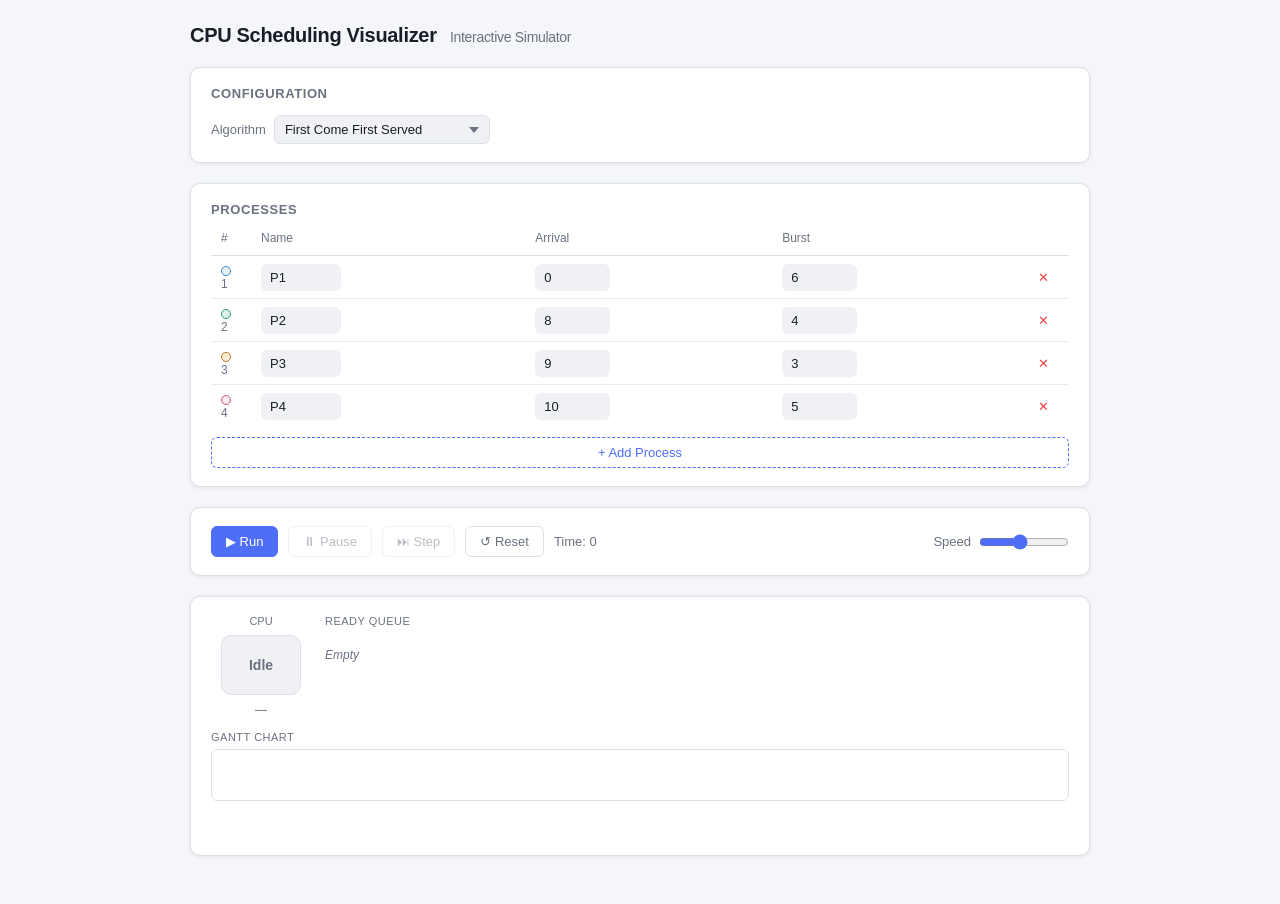
==== index.html @ 3271d507 "update html file" ====
<!DOCTYPE html>
<html lang="en">
<head>
    <meta charset="UTF-8">
    <meta name="viewport" content="width=device-width, initial-scale=1.0">
    <link rel="stylesheet" href="cpu_scheduling.css">
    <title>CPU Scheduling Visualizer</title>
</head>
<body>
    <div class="page-wrap">

        <!-- Header -->
        <h1>CPU Scheduling Visualizer <span>Interactive Simulator</span></h1>

        <!-- Config Card -->
        <!-- Algorithm dropdown + Time Quantum input (quantum shown/hidden by JS) -->
        <div class="card">
            <div class="card-title">Configuration</div>
            <div class="config-row">
                <label class="field-label">
                    Algorithm
                    <!-- option values must match the keys in the `algorithms` registry
                         in cpu_scheduling_algorithms.js -->
                    <select id="algo-select" onchange="Scheduler.onAlgorithmChange()">
                        <option value="fcfs">First Come First Served</option>
                        <option value="sjf">Shortest Job First</option>
                        <option value="srtf">Shortest Remaining Time First</option>
                        <option value="rr">Round Robin</option>
                        <option value="pnp">Priority (non-preemptive)</option>
                        <option value="pp">Priority (preemptive)</option>
                        <option value="prr">Priority Round Robin</option>
                    </select>
                </label>

                <!-- Hidden by default; Scheduler.onAlgorithmChange() sets display:flex
                     when a quantum-based algorithm (RR, PRR) is selected -->
                <div id="quantum-wrap">
                    <label class="field-label">
                    Time Quantum
                        <input id="rr-quantum" type="number" value="2" min="1" max="20">
                    </label>
                </div>
            </div>
        </div>

        <!-- Process Editor Card -->
        <!-- Table body (#proc-tbody) is fully managed by ProcessEditor.render().
             The Priority column header (.col-priority) is shown/hidden alongside
             the Priority <td> cells depending on the selected algorithm. -->
        <div class="card">
            <div class="card-title">Processes</div>
            <!-- Validation error banner; hidden by default, shown by Scheduler.showError() -->
            <div id="error-toast"></div>
            <div class="proc-table-wrap">
                <table class="proc-table" id="proc-table">
                    <thead>
                        <tr>
                            <th style="width:40px">#</th>
                            <th style="min-width:90px">Name</th>
                            <th style="min-width:90px">Arrival</th>
                            <th style="min-width:90px">Burst</th>
                            <th class="col-priority" style="min-width:90px">Priority</th>
                            <th style="width:50px"></th>
                        </tr>
                    </thead>
                    <!-- Rows injected here by ProcessEditor.render() on every structural change -->
                    <tbody id="proc-tbody"></tbody>
                </table>
            </div>
            <button class="btn btn-add" onclick="ProcessEditor.addRow()">+ Add Process</button>
        </div>

        <!-- Controls Card -->
        <!-- Pause and Step start disabled; Scheduler.setButtonStates() enables them
             when a simulation is running -->
        <div class="card">
            <div class="controls-row">
                <button class="btn btn-primary" id="btn-run" onclick="Scheduler.run()">▶ Run</button>
                <button class="btn btn-ghost" id="btn-pause" onclick="Scheduler.togglePause()" disabled>⏸ Pause</button>
                <button class="btn btn-ghost" id="btn-step"  onclick="Scheduler.stepForward()"        disabled>⏭ Step</button>
                <button class="btn btn-ghost" onclick="Scheduler.reset()">↺ Reset</button>

                <!-- Updated each tick by Scheduler via setText('time-display', ...) -->
                <span id="time-display">Time: 0</span>

                <div class="speed-wrap">
                    Speed
                    <!-- Range 1–10; Scheduler.setSpeed() converts to ms delay (600 / value) -->
                    <input id="speed-slider" type="range" min="1" max="10" value="5"
                        oninput="Scheduler.setSpeed(this.value)">
                </div>
            </div>
        </div>

        <!-- Simulation Card -->
        <div class="card">
            <!-- Two-column grid: CPU column (fixed 100px) | Queue column (1fr).
                Gantt row spans both columns via grid-column: 1 / -1 in CSS. -->
            <div class="sim-layout">
                <!-- CPU -->
                <div class="sim-cpu-col">
                    <div class="cpu-label">CPU</div>
                    <!-- Color and text updated each tick by Scheduler.renderCPU();
                        .idle class applied when no process is running -->
                    <div id="cpu-box" class="idle">Idle</div>
                    <!-- Shows remaining burst time of the running process (e.g. "4 units") -->
                    <div id="cpu-rem" class="cpu-label">—</div>
                </div>

                <!-- Ready Queue -->
                <div class="sim-queue-col">
                    <div class="queue-label">Ready Queue</div>
                    <!-- Chip elements injected/removed each tick by Scheduler.renderQueue() -->
                    <div id="queue-area"><span class="queue-empty">Empty</span></div>
                </div>

                <!-- Gantt -->
                <div class="gantt-wrap">
                    <div class="gantt-label">Gantt Chart</div>
                    <!-- Bar elements pre-built by buildGanttSkeleton() at width:0,
                        then widened each tick by Scheduler.renderGantt() -->
                    <div id="gantt"></div>
                    <!-- Tick labels positioned absolutely by Scheduler.renderTicks() -->
                    <div id="gantt-ticks"></div>
                </div>
            </div>
        </div>

        <!-- Results Card -->
        <!-- Hidden until simulation finishes; Scheduler.renderStats() builds the
            content and sets display:flex when complete -->
        <div class="card" id="stats-area" style="display:none"></div>

    </div><!-- /page-wrap -->

    <!-- Script load order matters:
         1. algorithms.js  - defines `algorithms`, computeGantt, computeStats (no DOM dependency)
         2. simulation.js  - defines `Scheduler` (depends on algorithms.js)
         3. process_editor.js - defines `ProcessEditor`, then calls Scheduler.init()
                                (depends on both files above being ready) -->
    <script src="cpu_scheduling_algorithms.js"></script>
    <script src="cpu_scheduling_simulation.js"></script>
    <script src="cpu_scheduling_process_editor.js"></script>
</body>
</html>
---- cpu_scheduling.css ----
*, *::before, *::after { box-sizing: border-box; margin: 0; padding: 0; }

    /* ------------------------------ Design tokens ------------------------------ 
       All the colors, radii, and shadows are defined here as CSS variables so the 
       dark-mode override below only needs to redefine the values that actually 
       change between themes (colors), not structural values like radii or shadows 
       which stay the same in both modes. */
    :root {
      --bg:          #f5f6fa;   /* Page background                        */
      --surface:     #ffffff;   /* Card background                        */
      --surface2:    #f0f1f5;   /* Inset elements: inputs, stat cards     */
      --border:      #dde0e8;   /* Primary borders                        */
      --border2:     #e8eaf0;   /* Subtle borders (table row dividers)    */
      --text:        #1a1d27;   /* Primary text                           */
      --text2:       #6b7280;   /* Secondary / muted text                 */
      --accent:      #4f6ef7;   /* Interactive blue: buttons, focus rings */
      --accent-h:    #3a57e8;   /* Accent hover state                     */
      --danger:      #ef4444;   /* Validation errors, delete button       */
      --danger-h:    #dc2626;   /* Danger hover state                     */
      --success:     #10b981;   /* Reserved for future use                */
      --radius:      10px;        /* Card corner radius                     */
      --radius-sm:   6px;         /* Input / button corner radius           */
      --shadow:      0 1px 4px rgba(0,0,0,.08);    /* Card default shadow */
      --shadow-md:   0 4px 16px rgba(0,0,0,.10);   /* Elevated shadow     */
    }

    /* Dark mode: only color tokens are overridden; structural tokens 
       (radius, shadow) are inherited unchanged from :root above. */
    @media (prefers-color-scheme: dark) {
      :root {
        --bg:       #0f1117;
        --surface:  #1a1d27;
        --surface2: #242736;
        --border:   #2e3248;
        --border2:  #262a3a;
        --text:     #e8eaf0;
        --text2:    #8b93ac;
      }
    }

    body {
      font-family: -apple-system, BlinkMacSystemFont, 'Segoe UI', sans-serif;
      background: var(--bg);
      color: var(--text);
      min-height: 100vh;
      padding: 24px 16px 48px;
    }

    /* ------------------------------ Layout ------------------------------ */
    .page-wrap { max-width: 900px; margin: 0 auto; display: flex; flex-direction: column; gap: 20px; }

    h1 { font-size: 20px; font-weight: 600; letter-spacing: -0.3px; }
    h1 span { color: var(--text2); font-weight: 400; font-size: 14px; margin-left: 8px; }

    .card {
      background: var(--surface);
      border: 1px solid var(--border);
      border-radius: var(--radius);
      padding: 18px 20px;
      box-shadow: var(--shadow);
    }

    .card-title {
      font-size: 13px;
      font-weight: 600;
      text-transform: uppercase;
      letter-spacing: .6px;
      color: var(--text2);
      margin-bottom: 14px;
    }

    /* ------------------------------ Configuration Row (algorithm + quantum) ------------------------------ */
    .config-row { display: flex; flex-wrap: wrap; align-items: center; gap: 14px; }

    label.field-label { font-size: 13px; color: var(--text2); display: flex; align-items: center; gap: 8px; }

    select, input[type="number"] {
      background: var(--surface2);
      border: 1px solid var(--border);
      border-radius: var(--radius-sm);
      color: var(--text);
      font-size: 13px;
      padding: 6px 10px;
      outline: none;
      transition: border-color .15s;
    }
    select:focus, input[type="number"]:focus { border-color: var(--accent); }

    /* appearance:none removes the browser's native dropdown arrow so the 
       inline SVG background-image can serve as a consistent custom arrow. */
    select { padding-right: 28px; appearance: none;
             background-image: url("data:image/svg+xml,%3Csvg xmlns='http://www.w3.org/2000/svg' width='10' height='6'%3E%3Cpath d='M0 0l5 6 5-6z' fill='%236b7280'/%3E%3C/svg%3E");
             background-repeat: no-repeat; background-position: right 10px center; }

    /* Hidden by default; toggled to display:flex by Scheduler.onAlgorithmChange() 
       when a quantum-based algortihm is selected (RR or Priority RR). */
    #quantum-wrap { display: none; align-items: center; gap: 8px; }
    #rr-quantum   { width: 60px; }

    /* ------------------------------ Process table ------------------------------ */
    /* overflow-x:auto lets the table scroll horizontally on narrow screens 
       instead of breaking the page layout. */
    .proc-table-wrap { overflow-x: auto; }

    table.proc-table {
      width: 100%; border-collapse: collapse;
      font-size: 13px;
    }
    .proc-table th {
      text-align: left;
      color: var(--text2);
      font-weight: 500;
      font-size: 12px;
      padding: 0 10px 10px;
      border-bottom: 1px solid var(--border);
    }
    .proc-table td { padding: 7px 10px; border-bottom: 1px solid var(--border2); vertical-align: middle; }
    .proc-table tr:last-child td { border-bottom: none; }

    /* Inputs inside table cells use a transparent border by default so they 
       blend in visually; the border becomes visible on focus or validation error. */
    .proc-table input[type="text"],
    .proc-table input[type="number"] {
      width: 100%; background: var(--surface2); border: 1px solid transparent;
      border-radius: var(--radius-sm); padding: 5px 8px; font-size: 13px; color: var(--text);
      transition: border-color .15s;
    }
    .proc-table input[type="text"]:focus,
    .proc-table input[type="number"]:focus { border-color: var(--accent); outline: none; }

    /* Color dot shown in the first column of each process row.
       Background and border colors are set inline by ProcessEditor.render() 
       using the process's palette entry. */
    .proc-color-dot {
      width: 10px; height: 10px; border-radius: 50%;
      display: inline-block; margin-right: 6px; vertical-align: middle;
      border: 1.5px solid;
    }

    td.col-name-cell { display: flex; align-items: center; min-width: 80px; }

    /* ------------------------------ Buttons ------------------------------ */
    .btn {
      display: inline-flex; align-items: center; gap: 6px;
      padding: 7px 14px; border-radius: var(--radius-sm);
      font-size: 13px; font-weight: 500; cursor: pointer;
      border: 1px solid transparent; transition: background .15s, opacity .15s;
      white-space: nowrap;
    }
    .btn:disabled { opacity: .45; cursor: not-allowed; }

    .btn-primary   { background: var(--accent);  color: #fff; border-color: var(--accent); }
    .btn-primary:hover:not(:disabled) { background: var(--accent-h); border-color: var(--accent-h); }

    .btn-ghost {
      background: transparent; color: var(--text2);
      border-color: var(--border);
    }
    .btn-ghost:hover:not(:disabled) { background: var(--surface2); color: var(--text); }

    /* btn-danger is the ✕ remove button in each process row. Transparent 
       background by default so it doesn't draw attention at rest. */
    .btn-danger { background: transparent; color: var(--danger); border-color: transparent; padding: 4px 8px; }
    .btn-danger:hover:not(:disabled) { background: #fee2e2; }
    @media (prefers-color-scheme:dark){.btn-danger:hover:not(:disabled){background:#3f1111;}}

    /* btn-add is the full-width dashed "+ Add Process" button below the table. */
    .btn-add {
      background: transparent; color: var(--accent); border: 1px dashed var(--accent);
      width: 100%; margin-top: 10px; justify-content: center;
    }
    .btn-add:hover { background: var(--surface2); }

    /* ------------------------------ Controls row ------------------------------ */
    .controls-row {
      display: flex; flex-wrap: wrap; align-items: center; gap: 10px;
    }

    /* margin-left:auto pushes the speed control to the far right of the row. */
    .speed-wrap { display: flex; align-items: center; gap: 8px; margin-left: auto; font-size: 13px; color: var(--text2); }
    input[type="range"] { accent-color: var(--accent); width: 90px; }

    #time-display { font-size: 13px; font-weight: 500; color: var(--text2); min-width: 64px; }

    /* ------------------------------ Simulation card ------------------------------ */
    /* Two-column grid: CPU box occupies the fixed 100px left column;
       the ready queue occupies the flexible right column.
       The Gantt row (third row) spans both columns via grid-column: 1 / -1. */
    .sim-layout {
      display: grid;
      grid-template-columns: 100px 1fr;
      grid-template-rows: auto auto auto;
      gap: 14px;
    }

    .sim-cpu-col { display: flex; flex-direction: column; align-items: center; gap: 8px; }

    #cpu-box {
      width: 80px; height: 60px;
      display: flex; align-items: center; justify-content: center;
      border-radius: var(--radius); border: 1.5px solid var(--border);
      font-size: 14px; font-weight: 600;
      transition: background .2s, border-color .2s, color .2s;
      background: var(--surface2);
    }
    
    /* !important here overrides the inline styles that Scheduler.renderCPU()
       sets when a process is running. Without it, removing the .idle class
       would not be enough to clear the process color, the inline styles would
       still win in specificity. */
    #cpu-box.idle { background: var(--surface2) !important; border-color: var(--border) !important; color: var(--text2) !important; }

    .cpu-label { font-size: 11px; color: var(--text2); text-align: center; }
    #cpu-rem   { font-size: 12px; color: var(--text2); }

    .sim-queue-col { display: flex; flex-direction: column; gap: 6px; }
    .queue-label { font-size: 11px; color: var(--text2); font-weight: 500; text-transform: uppercase; letter-spacing: .5px; }

    #queue-area {
      display: flex; flex-wrap: wrap; gap: 6px; align-items: center;
      min-height: 44px;
    }
    .queue-empty { font-size: 12px; color: var(--text2); font-style: italic; }

    /* q-chip is a process card in the ready queue.
       bg, border, and text colors are set inline by Scheduler.renderQueue()
       using the process's palette entry. The transition on transform and opacity
       powers the slide-in entry animation. */
    .q-chip {
      display: flex; flex-direction: column;
      align-items: center; justify-content: center;
      min-width: 52px; padding: 4px 8px;
      border-radius: 8px; border: 0.5px solid;
      font-size: 12px; font-weight: 500;
      transition: transform 0.3s ease, opacity 0.3s ease;
      gap: 2px;
    }

    /* Entry animation start state: chip begins offset to the right and invisible.
       JS removes this class on the next two animation frames (double rAF) so the
       transition from this state plays visually as a slide-in from the right. */
    .q-chip.entering { transform: translateX(40px); opacity: 0; }
    .chip-name     { font-size: 12px; font-weight: 500; }
    .chip-rem      { font-size: 10px; opacity: .7; }
    .chip-priority { font-size: 10px; opacity: .8; }

    /* ------------------------------ Gantt ------------------------------ */
    /* grid-column: 1 / -1 makes the Gantt row span across both grid columns
       (CPU + Queue) so the chart runs the full width of the simulation card. */
    .gantt-wrap { grid-column: 1 / -1; }
    .gantt-label { font-size: 11px; color: var(--text2); font-weight: 500; text-transform: uppercase; letter-spacing: .5px; margin-bottom: 6px; }

    #gantt {
      display: flex; overflow: hidden;
      border-radius: var(--radius-sm);
      border: 1px solid var(--border);
      min-height: 52px;
    }

    /* Each .g-block is one process segment in the Gantt chart. width starts at 0
       and grows via JS; transition: width creates the animated fill effect.
       border-right uses var(--bg) as a thin separator between adjacent blocks. */
    .g-block {
      display: flex; align-items: center; justify-content: center;
      min-height: 52px; font-size: 12px; font-weight: 500;
      border-right: 2px solid var(--bg);
      overflow: hidden; white-space: nowrap;
      transition: width 0.15s linear;
    }
    .g-block.idle { opacity: .4; }

    /* Tick labels are absolutely positioned relative to #gantt-ticks.
       transform: translateX(-50%) centers each label over its tick position. */
    #gantt-ticks { position: relative; height: 20px; margin-top: 2px; font-size: 11px; color: var(--text2); }
    .tick        { position: absolute; transform: translateX(-50%); }

    /* ------------------------------ Stats ------------------------------ */
    .stat-algo-label  { font-size: 13px; font-weight: 500; color: var(--text2); }
    .stat-summary-row { display: flex; flex-wrap: wrap; gap: 10px; }
    .stat-card { background: var(--surface2); border: 1px solid var(--border2); border-radius: 8px; padding: 10px 16px; }
    .stat-label { font-size: 12px; color: var(--text2); }
    .stat-value { font-size: 20px; font-weight: 600; margin-top: 2px; }

    .stat-table { width: 100%; border-collapse: collapse; font-size: 13px; }
    .stat-table th { text-align: left; color: var(--text2); font-weight: 400; padding: 4px 10px 8px; }
    .stat-table td { padding: 7px 10px; border-top: 1px solid var(--border2); }

    /* proc-badge is the colored process name pill in the stats table.
       bg, border, and text are set inline by Scheduler.renderStats(). */
    .proc-badge { display: inline-block; padding: 2px 8px; border-radius: 5px; border: 0.5px solid; font-size: 12px; font-weight: 500; }

    /* ------------------------------ Error toast ------------------------------ */
    #error-toast {
      display: none; background: #fef2f2; border: 1px solid #fca5a5;
      color: #b91c1c; border-radius: var(--radius-sm);
      padding: 8px 14px; font-size: 13px; margin-top: 6px; margin-bottom: 12px;
    }
    @media (prefers-color-scheme:dark){#error-toast{background:#3f1111;border-color:#7f1d1d;color:#fca5a5;}}
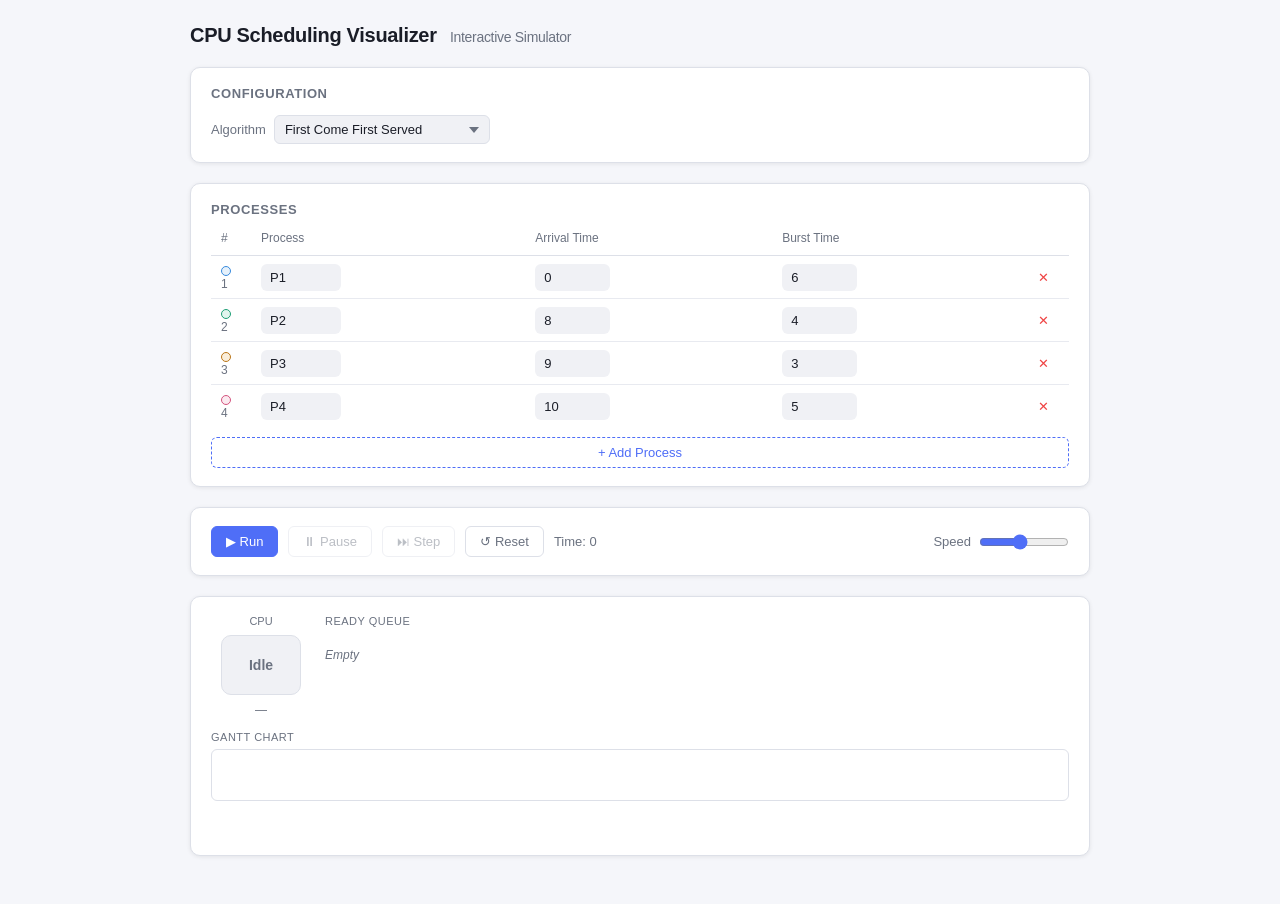
==== commit 46a8e36b: "fixed small viewport size bug" ====
--- a/index.html
+++ b/index.html
@@ -56,9 +56,9 @@
                     <thead>
                         <tr>
                             <th style="width:40px">#</th>
-                            <th style="min-width:90px">Name</th>
-                            <th style="min-width:90px">Arrival</th>
-                            <th style="min-width:90px">Burst</th>
+                            <th style="min-width:90px">Process</th>
+                            <th style="min-width:90px">Arrival Time</th>
+                            <th style="min-width:90px">Burst Time</th>
                             <th class="col-priority" style="min-width:90px">Priority</th>
                             <th style="width:50px"></th>
                         </tr>
--- a/cpu_scheduling.css
+++ b/cpu_scheduling.css
@@ -273,6 +273,8 @@
        transform: translateX(-50%) centers each label over its tick position. */
     #gantt-ticks { position: relative; height: 20px; margin-top: 2px; font-size: 11px; color: var(--text2); }
     .tick        { position: absolute; transform: translateX(-50%); }
+    .tick:first-child { transform: none; }              /* flush left at 0 */
+    .tick:last-child  { transform: translateX(-100%); } /* flush right at end */
 
     /* ------------------------------ Stats ------------------------------ */
     .stat-algo-label  { font-size: 13px; font-weight: 500; color: var(--text2); }
@@ -296,3 +298,147 @@
       padding: 8px 14px; font-size: 13px; margin-top: 6px; margin-bottom: 12px;
     }
     @media (prefers-color-scheme:dark){#error-toast{background:#3f1111;border-color:#7f1d1d;color:#fca5a5;}}
+
+
+    /* ============================================================
+       Responsive - mobile breakpoints
+       All breakpoints use max-width so the base styles above apply
+       to wide viewports and these rules progressively simplify the
+       layout as the screen gets narrower.
+       ============================================================ */
+
+    /* ----------------------------------------------------------
+       ≤ 600px - small phones (e.g. iPhone SE, Galaxy A series)
+       ---------------------------------------------------------- */
+    @media (max-width: 600px) {
+
+      /* Tighten page breathing room so cards don't feel cramped */
+      body { padding: 16px 12px 40px; }
+
+      /* Reduce card internal padding so content has more room */
+      .card { padding: 14px 14px; }
+
+      /* Stack the h1 subtitle onto its own line */
+      h1 { font-size: 18px; }
+      h1 span { display: block; margin-left: 0; margin-top: 3px; font-size: 13px; }
+
+      /* Config row: stack algorithm label + select vertically */
+      .config-row { flex-direction: column; align-items: stretch; gap: 10px; }
+
+      /* Each field label becomes a column so label sits above the control */
+      label.field-label { flex-direction: column; align-items: flex-start; gap: 4px; }
+
+      /* Select fills the full card width */
+      select { width: 100%; }
+
+      /* Quantum wrapper becomes full-width too */
+      #quantum-wrap { width: 100%; }
+      #quantum-wrap label.field-label { width: 100%; }
+      #rr-quantum { width: 80px; }
+
+      /* Controls row: wrap tightly, remove auto-margin trick that breaks layout */
+      .controls-row { gap: 8px; }
+
+      /* Speed wrap: no longer pushed to the far right - sits inline naturally */
+      .speed-wrap { margin-left: 0; }
+
+      /* Time display: shrink slightly */
+      #time-display { font-size: 12px; min-width: 54px; }
+
+      /* Simulation layout: stack CPU + Queue vertically on narrow screens */
+      .sim-layout {
+        grid-template-columns: 1fr;
+        grid-template-rows: auto auto auto;
+      }
+
+      /* CPU column: switch to a horizontal row (box + labels side by side) */
+      .sim-cpu-col {
+        flex-direction: row;
+        align-items: center;
+        gap: 12px;
+        justify-content: flex-start;
+      }
+
+      /* CPU box: shrink slightly but keep recognisable */
+      #cpu-box { width: 64px; height: 52px; font-size: 13px; }
+
+      /* CPU labels: stack naturally on the right of the box */
+      .cpu-label { text-align: left; }
+
+      /* Gantt: full width (it already spans all columns, just ensure no overflow) */
+      .gantt-wrap { overflow-x: auto; }
+
+      /* Minimum width ensures bars never collapse to unreadable slivers on narrow
+         screens. #gantt-ticks shares this same value so tick labels stay aligned. */
+      #gantt { min-width: 480px; }
+      #gantt-ticks { min-width: 480px; }
+
+      /* Stats summary cards: each takes at least half the row */
+      .stat-summary-row { gap: 8px; }
+      .stat-card  { flex: 1 1 calc(50% - 4px); min-width: 120px; padding: 8px 12px; }
+      .stat-value { font-size: 18px; }
+
+      /* Stats table: allow horizontal scroll rather than crushing columns */
+      .stat-table-wrap { overflow-x: auto; }
+      .stat-table { font-size: 12px; min-width: 340px; }
+      .stat-table th,
+      .stat-table td  { padding: 6px 8px; }
+
+      /* Process table: tighten column padding */
+      .proc-table th,
+      .proc-table td  { padding: 6px 7px; }
+
+      /* Process table inputs: allow them to shrink a bit more */
+      .proc-table input[type="text"],
+      .proc-table input[type="number"] { font-size: 12px; padding: 4px 6px; }
+    }
+
+
+    /* ----------------------------------------------------------
+       ≤ 400px - very small phones (320–400 px, e.g. iPhone 5/SE 1st gen)
+       ---------------------------------------------------------- */
+    @media (max-width: 400px) {
+
+      /* Minimal page gutters so every pixel of width is available */
+      body { padding: 12px 8px 32px; }
+
+      .card { padding: 12px 10px; }
+
+      /* Slightly smaller page title */
+      h1 { font-size: 16px; }
+      h1 span { font-size: 12px; }
+
+      /* Squeeze button text tighter so they fit on one line */
+      .btn { padding: 6px 10px; font-size: 12px; gap: 4px; }
+
+      /* Speed slider: narrower so the controls row fits at 320px */
+      input[type="range"] { width: 70px; }
+
+      /* At 320px the 5-item controls row can still overflow.
+         Break it into two logical rows using a named flex trick:
+         [Run] [Pause] [Step] [Reset]  on the first visual line
+         [Time: X]              [Speed ——]  on the second          */
+      .controls-row { flex-wrap: wrap; row-gap: 8px; }
+      #time-display { order: 10; flex-basis: 100%; }  /* pushes to own row */
+      .speed-wrap { order: 11; margin-left: auto; } /* right-align on its row */
+
+      /* Gantt chart: make taller so labels don't collide */
+      #gantt, .g-block { min-height: 44px; }
+      .g-block { font-size: 11px; }
+
+      /* Queue chips: compact */
+      .q-chip { min-width: 42px; padding: 3px 6px; }
+      .chip-name { font-size: 11px; }
+      .chip-rem { font-size: 9px; }
+      .chip-priority { font-size: 9px; }
+
+      /* Process table: reduce the row-number column */
+      .proc-table th:first-child,
+      .proc-table td:first-child { width: 28px; padding-left: 4px; padding-right: 4px; }
+
+      /* Remove button: tighter */
+      .btn-danger { padding: 3px 6px; }
+
+      /* Stats: single-column summary cards at very tight widths */
+      .stat-card { flex: 1 1 100%; }
+    }
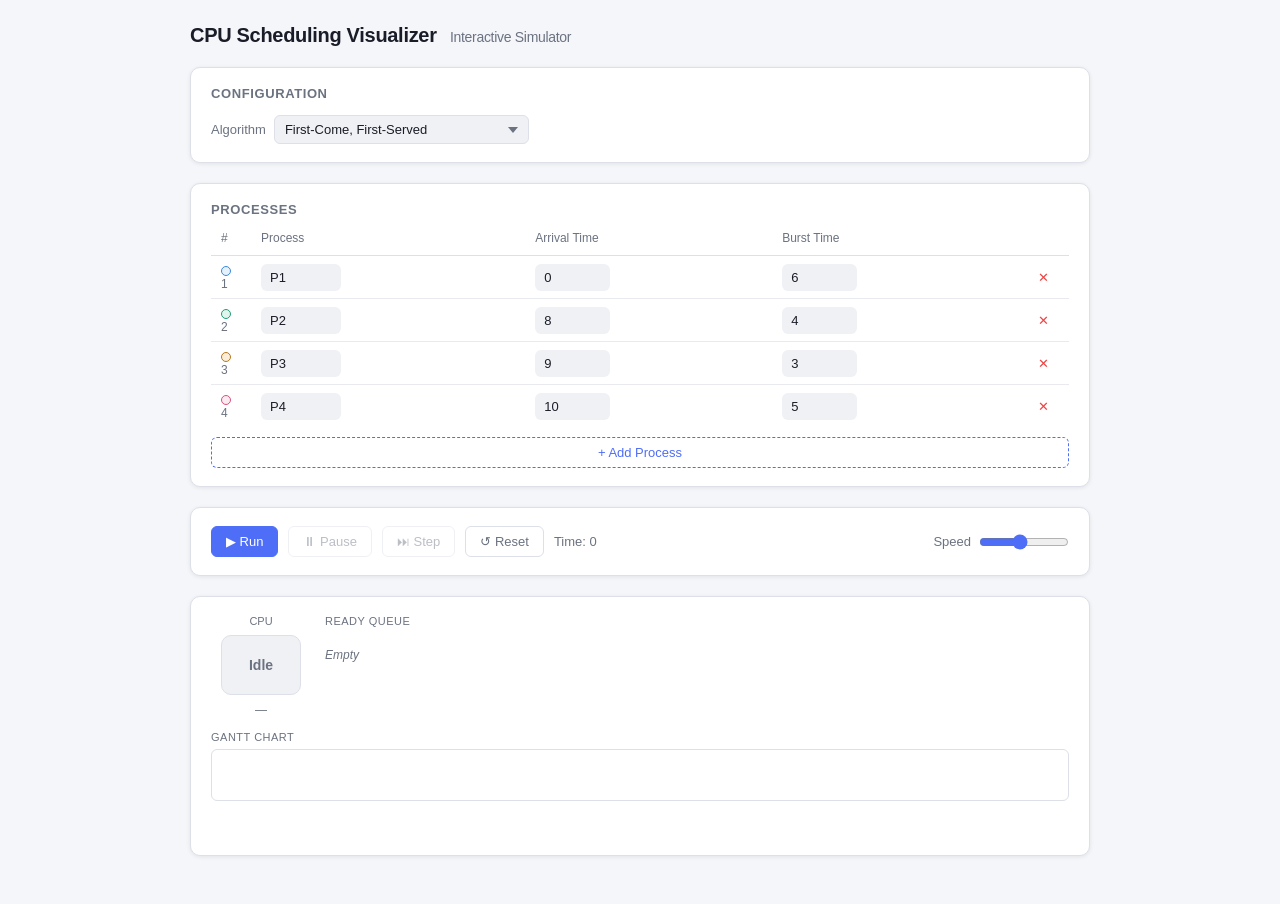
==== commit f32cfdd8: "update algo label" ====
--- a/index.html
+++ b/index.html
@@ -22,13 +22,13 @@
                     <!-- option values must match the keys in the `algorithms` registry
                          in cpu_scheduling_algorithms.js -->
                     <select id="algo-select" onchange="Scheduler.onAlgorithmChange()">
-                        <option value="fcfs">First Come First Served</option>
+                        <option value="fcfs">First-Come, First-Served</option>
                         <option value="sjf">Shortest Job First</option>
                         <option value="srtf">Shortest Remaining Time First</option>
                         <option value="rr">Round Robin</option>
-                        <option value="pnp">Priority (non-preemptive)</option>
-                        <option value="pp">Priority (preemptive)</option>
-                        <option value="prr">Priority Round Robin</option>
+                        <option value="pnp">Priority Scheduling (non-preemptive)</option>
+                        <option value="pp">Priority Scheduling (preemptive)</option>
+                        <option value="prr">Priority Scheduling with Round Robin</option>
                     </select>
                 </label>
 
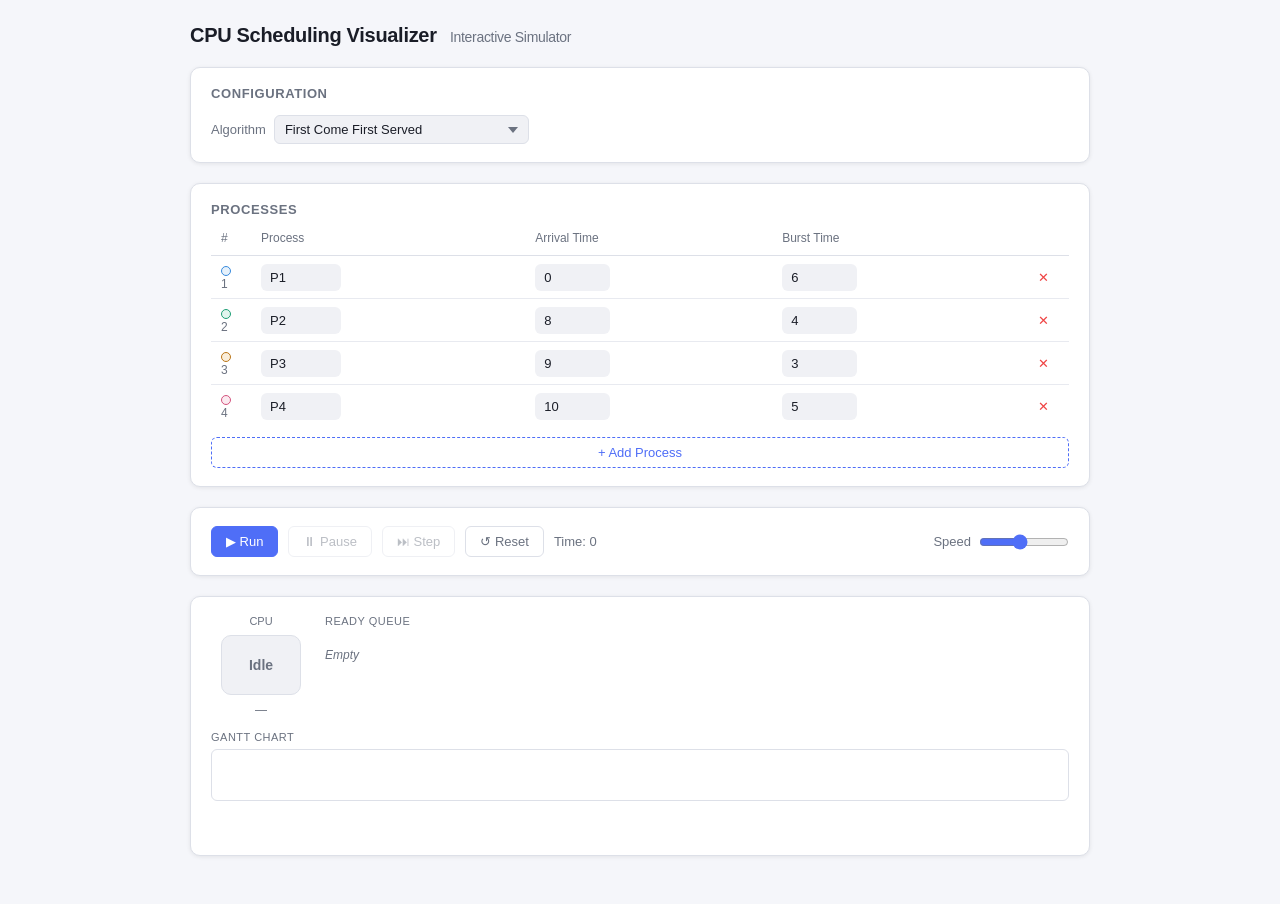
==== commit 313ed72c: "change algo label" ====
--- a/index.html
+++ b/index.html
@@ -22,7 +22,7 @@
                     <!-- option values must match the keys in the `algorithms` registry
                          in cpu_scheduling_algorithms.js -->
                     <select id="algo-select" onchange="Scheduler.onAlgorithmChange()">
-                        <option value="fcfs">First-Come, First-Served</option>
+                        <option value="fcfs">First Come First Served</option>
                         <option value="sjf">Shortest Job First</option>
                         <option value="srtf">Shortest Remaining Time First</option>
                         <option value="rr">Round Robin</option>
